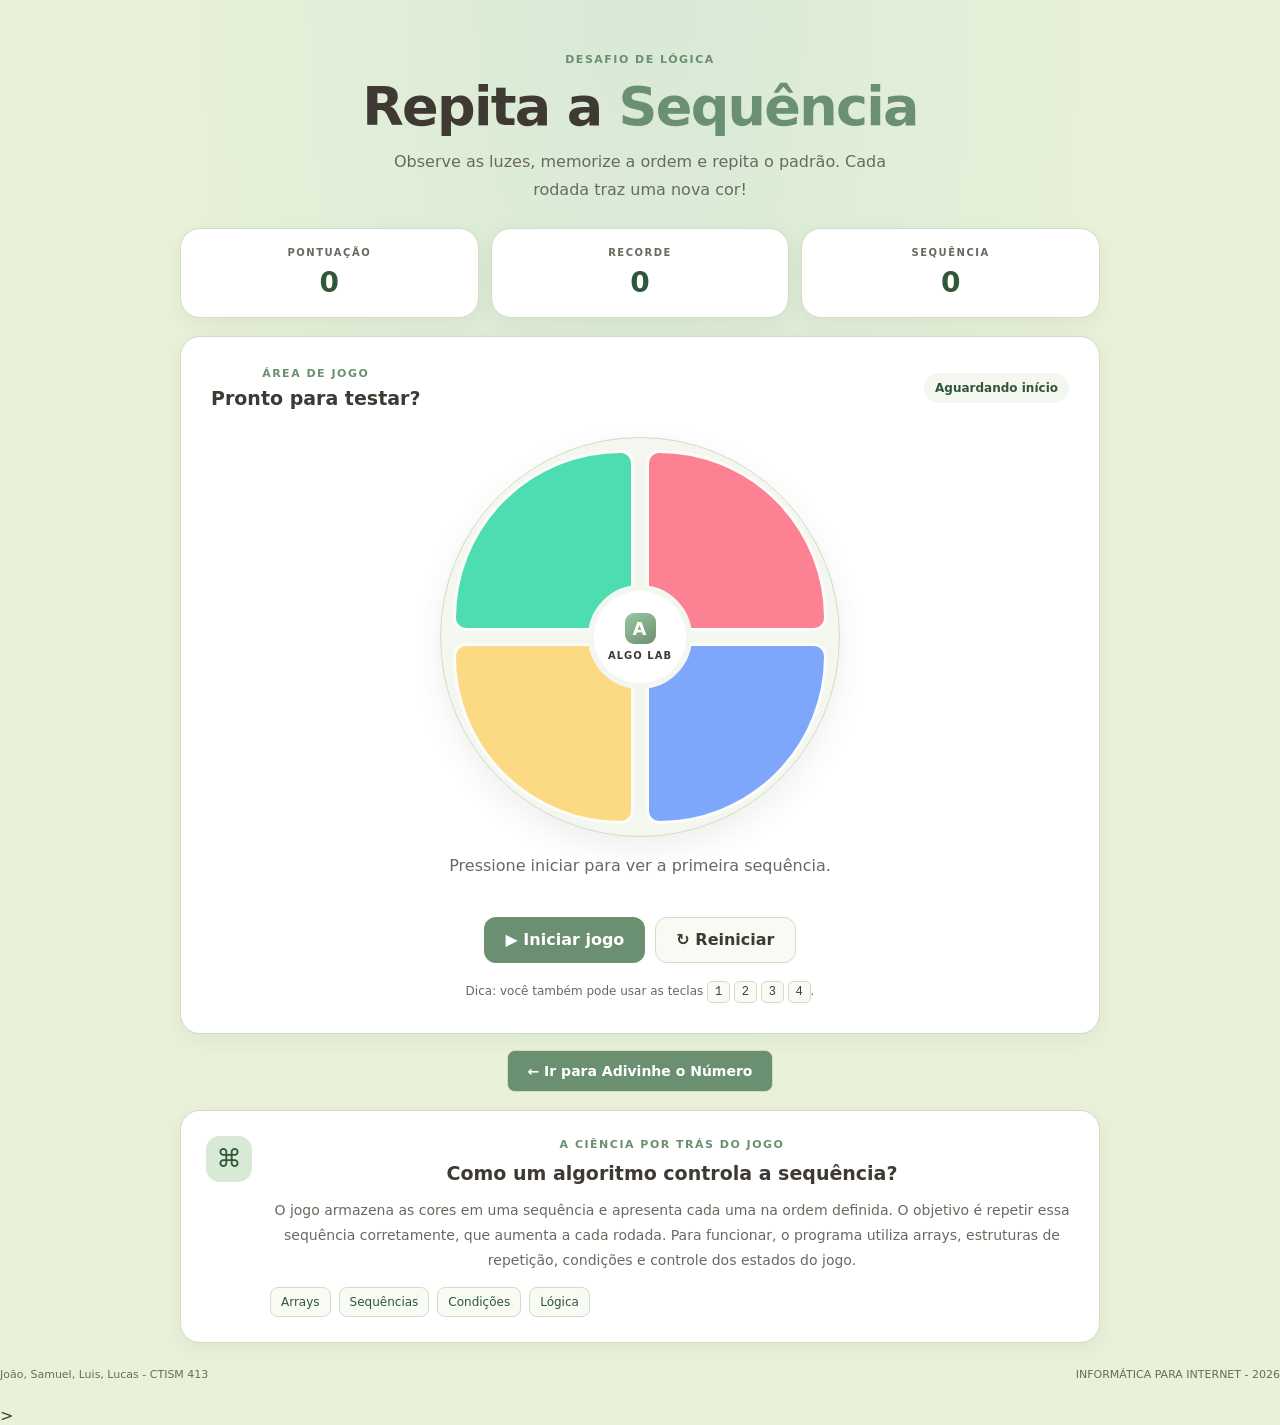
==== index.html @ c2890d71 "i" ====
<!DOCTYPE html>
<html lang="pt-BR">
<head>
    <meta charset="UTF-8">
    <meta name="viewport" content="width=device-width, initial-scale=1.0">
    <meta name="theme-color" content="#E9F2D9">
    <meta name="description" content="Repita a Sequência: um jogo de memória do ALGO LAB.">

    <title>Repita a Sequência | JP</title>
    <link rel="stylesheet" href="./style.css">
    <script src="./script.js" defer></script>
</head>
<body>
    <div id="centro">
    <main class="app">
        <section class="intro">
            <p class="eyebrow">DESAFIO DE LÓGICA</p>
            <h1>Repita a <span class="accent">Sequência</span></h1>
            <p class="subtitle">
                Observe as luzes, memorize a ordem e repita o padrão.
                Cada rodada traz uma nova cor!
            </p>
        </section>

        <section class="dashboard" aria-label="Estatísticas do jogo">
            <article class="stat-card">
                <span class="stat-label">PONTUAÇÃO</span>
                <strong id="score">0</strong>
            </article>
            <article class="stat-card">
                <span class="stat-label">RECORDE</span>
                <strong id="best">0</strong>
            </article>
            <article class="stat-card">
                <span class="stat-label">SEQUÊNCIA</span>
                <strong id="round">0</strong>
            </article>
        </section>

        <section class="game-panel">
            <div class="game-heading">
                <div>
                    <p class="eyebrow">ÁREA DE JOGO</p>
                    <h2 id="game-title">Pronto para testar?</h2>
                </div>
                <span id="game-status" class="status" role="status" aria-live="polite">
                    Aguardando início
                </span>
            </div>

            <div class="simon-board" id="board" aria-label="Painel com quatro cores">
                <button class="pad green" data-color="0" aria-label="Verde" disabled></button>
                <button class="pad red" data-color="1" aria-label="Vermelho" disabled></button>
                <button class="pad yellow" data-color="2" aria-label="Amarelo" disabled></button>
                <button class="pad blue" data-color="3" aria-label="Azul" disabled></button>

                <div class="board-center" aria-hidden="true">
                    <span class="center-logo">A</span>
                    <span>ALGO LAB</span>
                </div>
            </div>

            <p id="message" class="message" aria-live="polite">
                Pressione iniciar para ver a primeira sequência.
            </p>

            <div class="actions">
                <button id="start-btn" class="btn btn-primary">▶ Iniciar jogo</button>
                <button id="restart-btn" class="btn btn-secondary">↻ Reiniciar</button>
            </div>

            <p class="keyboard-hint">
                Dica: você também pode usar as teclas
                <kbd>1</kbd> <kbd>2</kbd> <kbd>3</kbd> <kbd>4</kbd>.
            </p>
        </section>
        <nav class="game-navigation">
            <a href="./index2.html" class="game-nav-button">← Ir para Adivinhe o Número</a>
        </nav>
        <section class="learning-card">
            <div class="learning-icon">⌘</div>
            <div class="learning-content">
                <p class="eyebrow">A CIÊNCIA POR TRÁS DO JOGO</p>
                <h2>Como um algoritmo controla a sequência?</h2>
                <p>
                    O jogo armazena as cores em uma sequência e apresenta cada uma
                    na ordem definida. O objetivo é repetir essa sequência corretamente,
                    que aumenta a cada rodada. Para funcionar, o programa utiliza arrays,
                    estruturas de repetição, condições e controle dos estados do jogo.
                </p>
                <div class="concepts">
                    <span>Arrays</span>
                    <span>Sequências</span>
                    <span>Condições</span>
                    <span>Lógica</span>
                </div>
            </div>
        </section>
    </div>
        <footer>
            <span>João, Samuel, Luis, Lucas - CTISM 413</span>
            <span>INFORMÁTICA PARA INTERNET - 2026</span>
        </footer>
    </main>
</body>
</html>>
---- style.css ----
:root {
    color-scheme: light;
    --fundo: #E9F2D9;
    --cartao: #FFFFFF;
    --cartao-claro: #F8FAF4;
    --borda: #D1DDC7;
    --texto: #3E3A33;
    --cinza: #69695F;
    --verde-claro: #9CC7A3;
    --verde: #6B8F71;
    --verde-escuro: #315638;
    --sombra: 0 6px 20px #3E3A3310;
    --green: #20D6A0;
    --red: #FF6078;
    --yellow: #FFD166;
    --blue: #5D91FF;
}

#centro{
    text-align: center;
}

* {
    box-sizing: border-box;
}

body {
    margin: 0;
    min-height: 100vh;
    background:
        radial-gradient(ellipse at 50% 0%, #D8E9D6 0%, transparent 55%),
        var(--fundo);
    color: var(--texto);
    font-family: Inter, system-ui, -apple-system, sans-serif;
}

button {
    font: inherit;
}

button:focus-visible,
a:focus-visible {
    outline: 3px solid var(--verde-escuro);
    outline-offset: 4px;
}

.app {
    width: min(920px, calc(100% - 32px));
    margin: 0 auto;
}

.topbar {
    display: flex;
    align-items: center;
    justify-content: space-between;
    gap: 16px;
    padding: 25px 0;
    border-bottom: 1px solid var(--borda);
}

.brand {
    display: inline-flex;
    align-items: center;
    gap: 10px;
    color: var(--texto);
    font-size: 19px;
    font-weight: 850;
    letter-spacing: 1px;
    text-decoration: none;
}

.brand-icon,
.center-logo {
    display: grid;
    place-items: center;
    background: linear-gradient(145deg, var(--verde-claro), var(--verde));
    color: #FFFFFF;
    font-weight: 900;
}

.brand-icon {
    width: 36px;
    height: 36px;
    border-radius: 11px;
}

.accent {
    color: var(--verde);
}

.tag,
.eyebrow,
.stat-label {
    font-size: 11px;
    font-weight: 800;
    letter-spacing: 1.5px;
}

.tag {
    padding: 9px 12px;
    border: 1px solid var(--borda);
    border-radius: 999px;
    background: var(--cartao);
    color: var(--cinza);
}

.intro {
    padding: 42px 0 25px;
    text-align: center;
}

.eyebrow {
    color: var(--verde);
}

h1 {
    margin: 12px 0;
    font-size: clamp(34px, 6vw, 54px);
    line-height: 1.08;
    letter-spacing: -1.7px;
}

.subtitle {
    max-width: 540px;
    margin: 0 auto;
    color: var(--cinza);
    line-height: 1.7;
}

.dashboard {
    display: grid;
    grid-template-columns: repeat(3, 1fr);
    gap: 12px;
    margin-bottom: 18px;
}

.stat-card,
.game-panel,
.learning-card {
    border: 1px solid var(--borda);
    border-radius: 20px;
    background: var(--cartao);
    box-shadow: var(--sombra);
}

.stat-card {
    padding: 18px;
    text-align: center;
}

.stat-label {
    display: block;
    color: var(--cinza);
    font-size: 10px;
}

.stat-card strong {
    display: block;
    margin-top: 8px;
    color: var(--verde-escuro);
    font-size: 28px;
}

.game-panel {
    padding: clamp(18px, 4vw, 30px);
}

.game-heading {
    display: flex;
    align-items: center;
    justify-content: space-between;
    flex-wrap: wrap;
    gap: 12px;
}

.game-heading .eyebrow {
    margin: 0 0 7px;
}

h2 {
    margin: 0;
    font-size: 19px;
}

.status {
    padding: 8px 11px;
    border-radius: 999px;
    background: #F4F7EF;
    color: var(--verde-escuro);
    font-size: 12px;
    font-weight: 700;
}

.simon-board {
    position: relative;
    display: grid;
    grid-template-columns: repeat(2, minmax(0, 1fr));
    gap: 12px;
    width: min(100%, 400px);
    aspect-ratio: 1;
    margin: 28px auto 16px;
    padding: 12px;
    border: 1px solid var(--borda);
    border-radius: 50%;
    background: #F4F7EF;
    box-shadow: 0 12px 30px #3E3A3315;
}

.pad {
    min-width: 0;
    border: 3px solid #FFFFFF;
    cursor: pointer;
    opacity: 0.78;
    transition: filter 150ms ease, opacity 150ms ease,
        transform 150ms ease, box-shadow 150ms ease;
}

.pad:disabled {
    cursor: default;
}

.pad.green {
    background: var(--green);
    border-radius: 100% 14px 14px 14px;
}

.pad.red {
    background: var(--red);
    border-radius: 14px 100% 14px 14px;
}

.pad.yellow {
    background: var(--yellow);
    border-radius: 14px 14px 14px 100%;
}

.pad.blue {
    background: var(--blue);
    border-radius: 14px 14px 100% 14px;
}

.pad:not(:disabled):hover {
    filter: brightness(1.08);
}

.pad.lit {
    opacity: 1;
    filter: brightness(1.15);
    transform: scale(0.97);
}

.pad.green.lit {
    box-shadow: 0 0 30px #20D6A0A0;
}

.pad.red.lit {
    box-shadow: 0 0 30px #FF6078A0;
}

.pad.yellow.lit {
    box-shadow: 0 0 30px #FFD166A0;
}

.pad.blue.lit {
    box-shadow: 0 0 30px #5D91FFA0;
}

.board-center {
    position: absolute;
    top: 50%;
    left: 50%;
    display: flex;
    width: 104px;
    height: 104px;
    flex-direction: column;
    align-items: center;
    justify-content: center;
    gap: 6px;
    border: 6px solid #F4F7EF;
    border-radius: 50%;
    background: var(--cartao);
    transform: translate(-50%, -50%);
    pointer-events: none;
    font-size: 10px;
    font-weight: 900;
    letter-spacing: 1px;
}

.center-logo {
    width: 31px;
    height: 31px;
    border-radius: 9px;
    font-size: 18px;
}

.message {
    min-height: 48px;
    color: var(--cinza);
    line-height: 1.6;
    text-align: center;
}

.actions {
    display: flex;
    flex-wrap: wrap;
    justify-content: center;
    gap: 10px;
    margin-top: 16px;
}

.btn {
    min-height: 46px;
    padding: 0 20px;
    border: 1px solid transparent;
    border-radius: 12px;
    font-weight: 800;
    cursor: pointer;
    transition: transform 150ms ease, filter 150ms ease;
}

.btn:hover {
    filter: brightness(0.96);
    transform: translateY(-1px);
}

.btn:disabled {
    opacity: 0.55;
    cursor: not-allowed;
    transform: none;
}

.btn-primary {
    background: var(--verde);
    color: #FFFFFF;
}

.btn-secondary {
    border-color: var(--borda);
    background: var(--cartao-claro);
    color: var(--texto);
}

.keyboard-hint {
    margin: 18px 0 0;
    color: var(--cinza);
    font-size: 12px;
    text-align: center;
}

kbd {
    display: inline-grid;
    place-items: center;
    min-width: 23px;
    padding: 3px 6px;
    border: 1px solid var(--borda);
    border-radius: 5px;
    background: var(--cartao-claro);
    color: var(--texto);
}

.learning-card {
    display: flex;
    gap: 18px;
    margin-top: 18px;
    padding: 25px;
}

.learning-icon {
    display: grid;
    flex: 0 0 46px;
    width: 46px;
    height: 46px;
    place-items: center;
    border-radius: 14px;
    background: #D8E9D6;
    color: var(--verde-escuro);
    font-size: 25px;
}

.learning-content {
    min-width: 0;
}

.learning-card .eyebrow {
    margin-top: 2px;
}

.learning-card p:not(.eyebrow) {
    color: var(--cinza);
    font-size: 14px;
    line-height: 1.8;
}

.concepts {
    display: flex;
    flex-wrap: wrap;
    gap: 8px;
}

.concepts span {
    padding: 7px 10px;
    border: 1px solid var(--borda);
    border-radius: 8px;
    background: var(--cartao-claro);
    color: var(--verde-escuro);
    font-size: 12px;
}

footer {
    display: flex;
    justify-content: space-between;
    flex-wrap: wrap;
    gap: 10px;
    padding: 25px 0;
    color: var(--cinza);
    font-size: 11px;
}

@media (max-width: 540px) {
    .app {
        width: calc(100% - 22px);
    }

    .topbar {
        padding: 17px 0;
    }

    .tag {
        font-size: 9px;
        letter-spacing: 0.5px;
    }

    .intro {
        padding-top: 32px;
    }

    .stat-card {
        padding: 14px 5px;
    }

    .stat-card strong {
        font-size: 23px;
    }

    .simon-board {
        gap: 8px;
        padding: 8px;
    }

    .board-center {
        width: 82px;
        height: 82px;
        border-width: 5px;
        font-size: 8px;
    }

    .center-logo {
        width: 25px;
        height: 25px;
    }

    .learning-card {
        padding: 18px;
        gap: 12px;
    }

    footer {
        flex-direction: column;
    }
}

@media (prefers-reduced-motion: reduce) {
    *,
    *::before,
    *::after {
        scroll-behavior: auto !important;
        transition-duration: 0.01ms !important;
    }
}

.game-navigation {
    display: flex;
    justify-content: center;
    margin: 16px 0;
}

.game-nav-button {
    display: inline-block;
    padding: 12px 20px;
    border: 1px solid var(--borda);
    border-radius: 8px;
    background: var(--verde);
    color: #FFFFFF;
    font: inherit;
    font-size: 14px;
    font-weight: bold;
    text-align: center;
    text-decoration: none;
    transition: background 0.2s, transform 0.2s;
}

.game-nav-button:hover {
    background: #55765B;
    transform: translateY(-2px);
}

.game-nav-button:focus-visible {
    outline: 3px solid var(--verde);
    outline-offset: 3px;
}
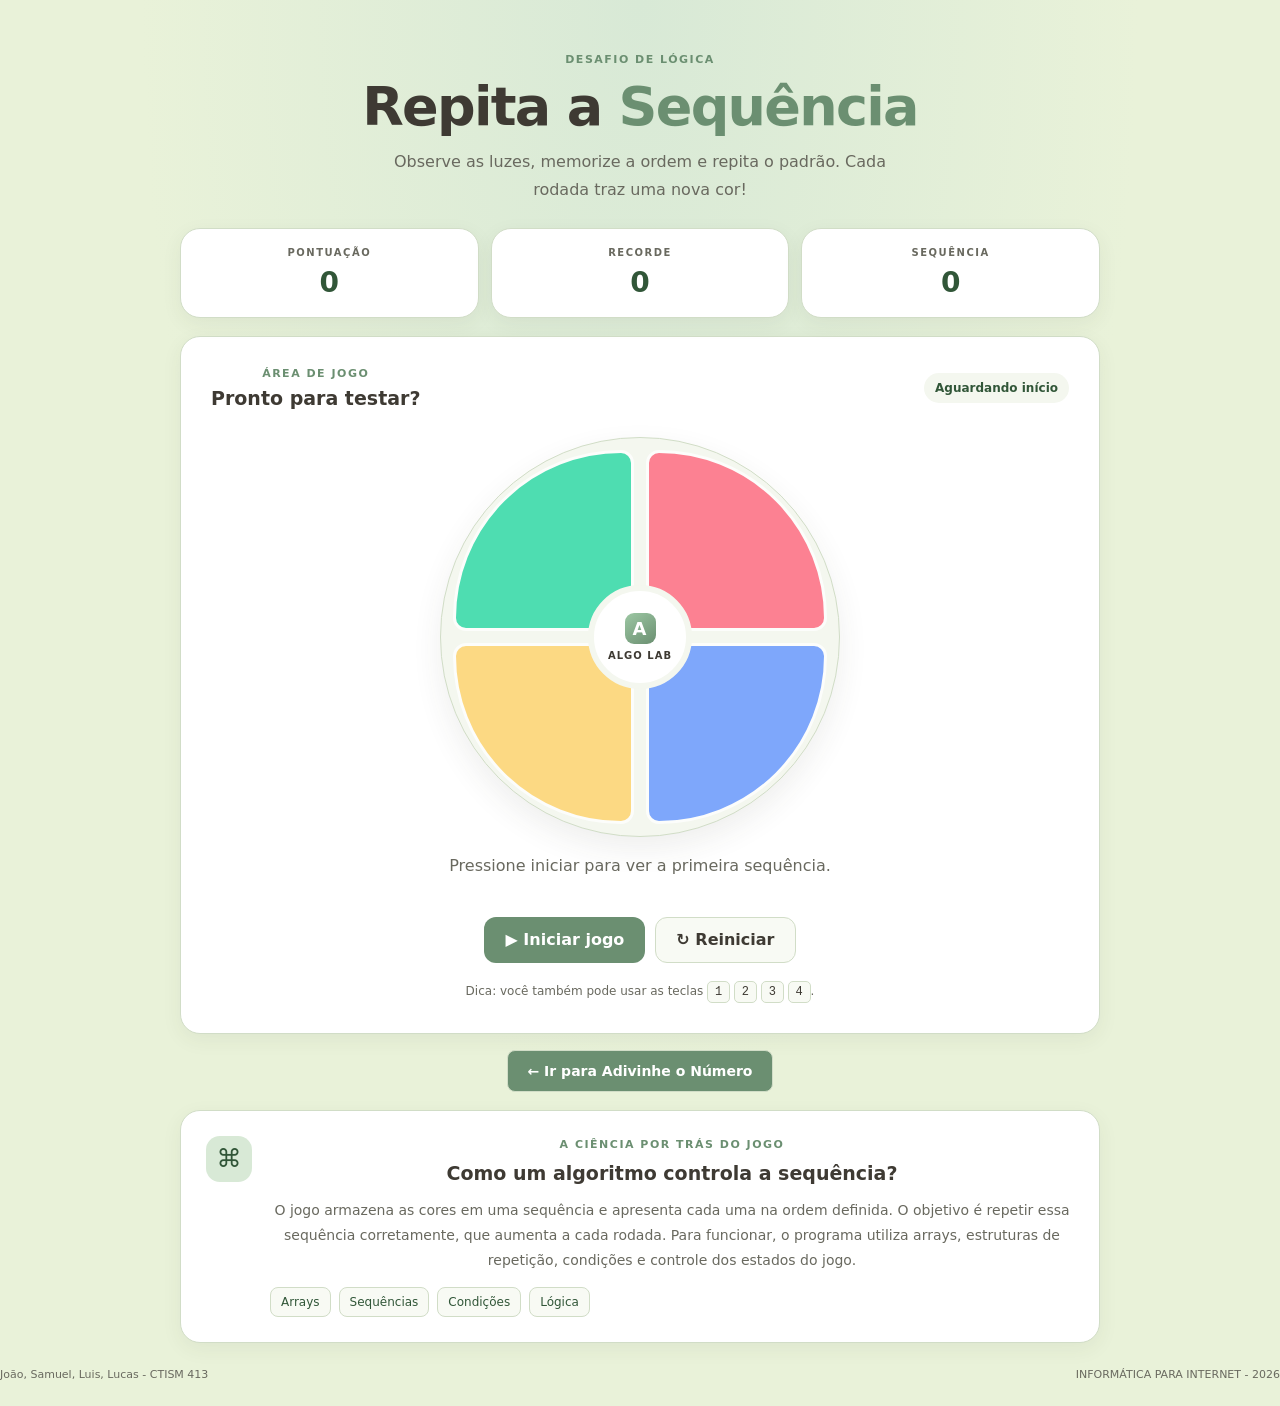
==== commit eb1634b5: "k" ====
--- a/index.html
+++ b/index.html
@@ -103,4 +103,4 @@
         </footer>
     </main>
 </body>
-</html>>+</html>
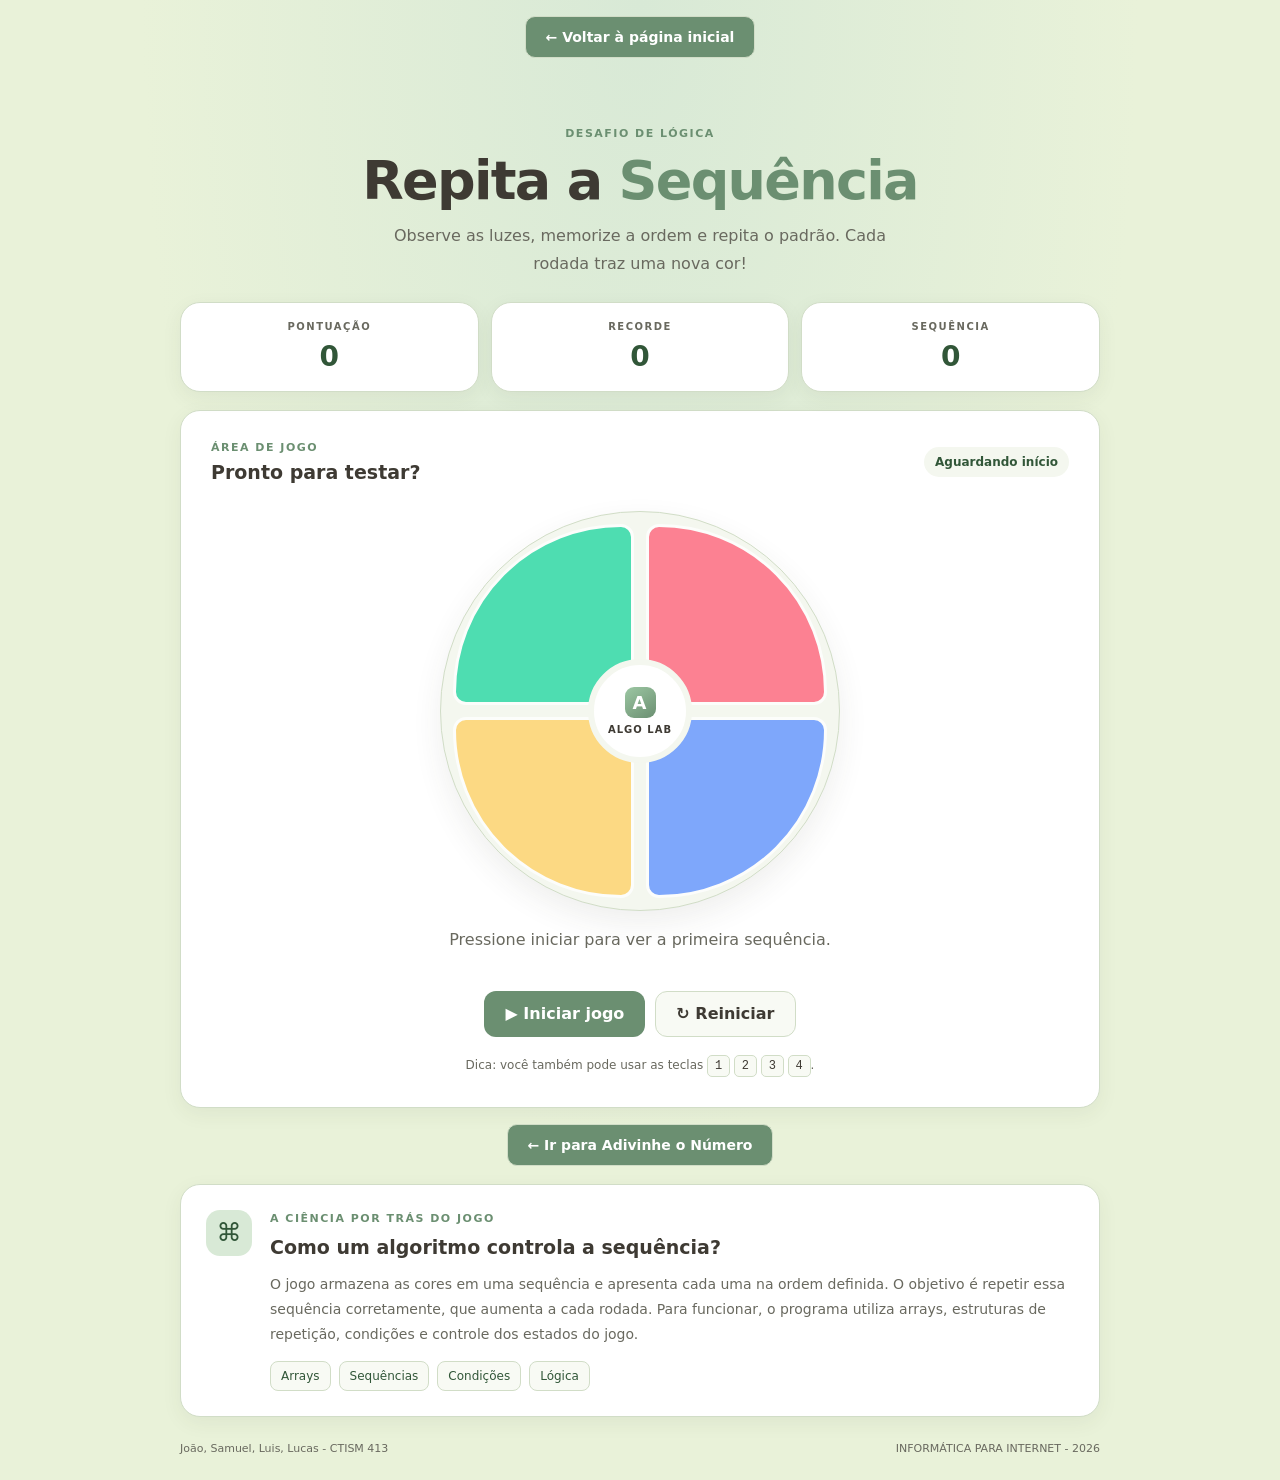
==== commit 57c1b709: "n" ====
--- a/index.html
+++ b/index.html
@@ -11,7 +11,11 @@
     <script src="./script.js" defer></script>
 </head>
 <body>
-    <div id="centro">
+    <nav class="game-navigation">
+    <a href="./inicio.html" class="game-nav-button">
+        ← Voltar à página inicial
+    </a>
+</nav>
     <main class="app">
         <section class="intro">
             <p class="eyebrow">DESAFIO DE LÓGICA</p>
@@ -96,7 +100,6 @@
                 </div>
             </div>
         </section>
-    </div>
         <footer>
             <span>João, Samuel, Luis, Lucas - CTISM 413</span>
             <span>INFORMÁTICA PARA INTERNET - 2026</span>
--- a/style.css
+++ b/style.css
@@ -16,10 +16,6 @@
     --blue: #5D91FF;
 }
 
-#centro{
-    text-align: center;
-}
-
 * {
     box-sizing: border-box;
 }
@@ -507,4 +503,36 @@
 .game-nav-button:focus-visible {
     outline: 3px solid var(--verde);
     outline-offset: 3px;
+}
+
+.game-navigation {
+    display: flex;
+    justify-content: center;
+    margin: 16px auto;
+    padding: 0 12px;
+}
+
+.game-nav-button {
+    display: inline-block;
+    padding: 12px 20px;
+    border: 1px solid var(--borda);
+    border-radius: 10px;
+    background: var(--verde);
+    color: #FFFFFF;
+    font: inherit;
+    font-size: 14px;
+    font-weight: 700;
+    text-align: center;
+    text-decoration: none;
+    transition: background 0.2s ease, transform 0.2s ease;
+}
+
+.game-nav-button:hover {
+    background: #55765B;
+    transform: translateY(-2px);
+}
+
+.game-nav-button:focus-visible {
+    outline: 3px solid var(--verde-escuro);
+    outline-offset: 3px;
 }
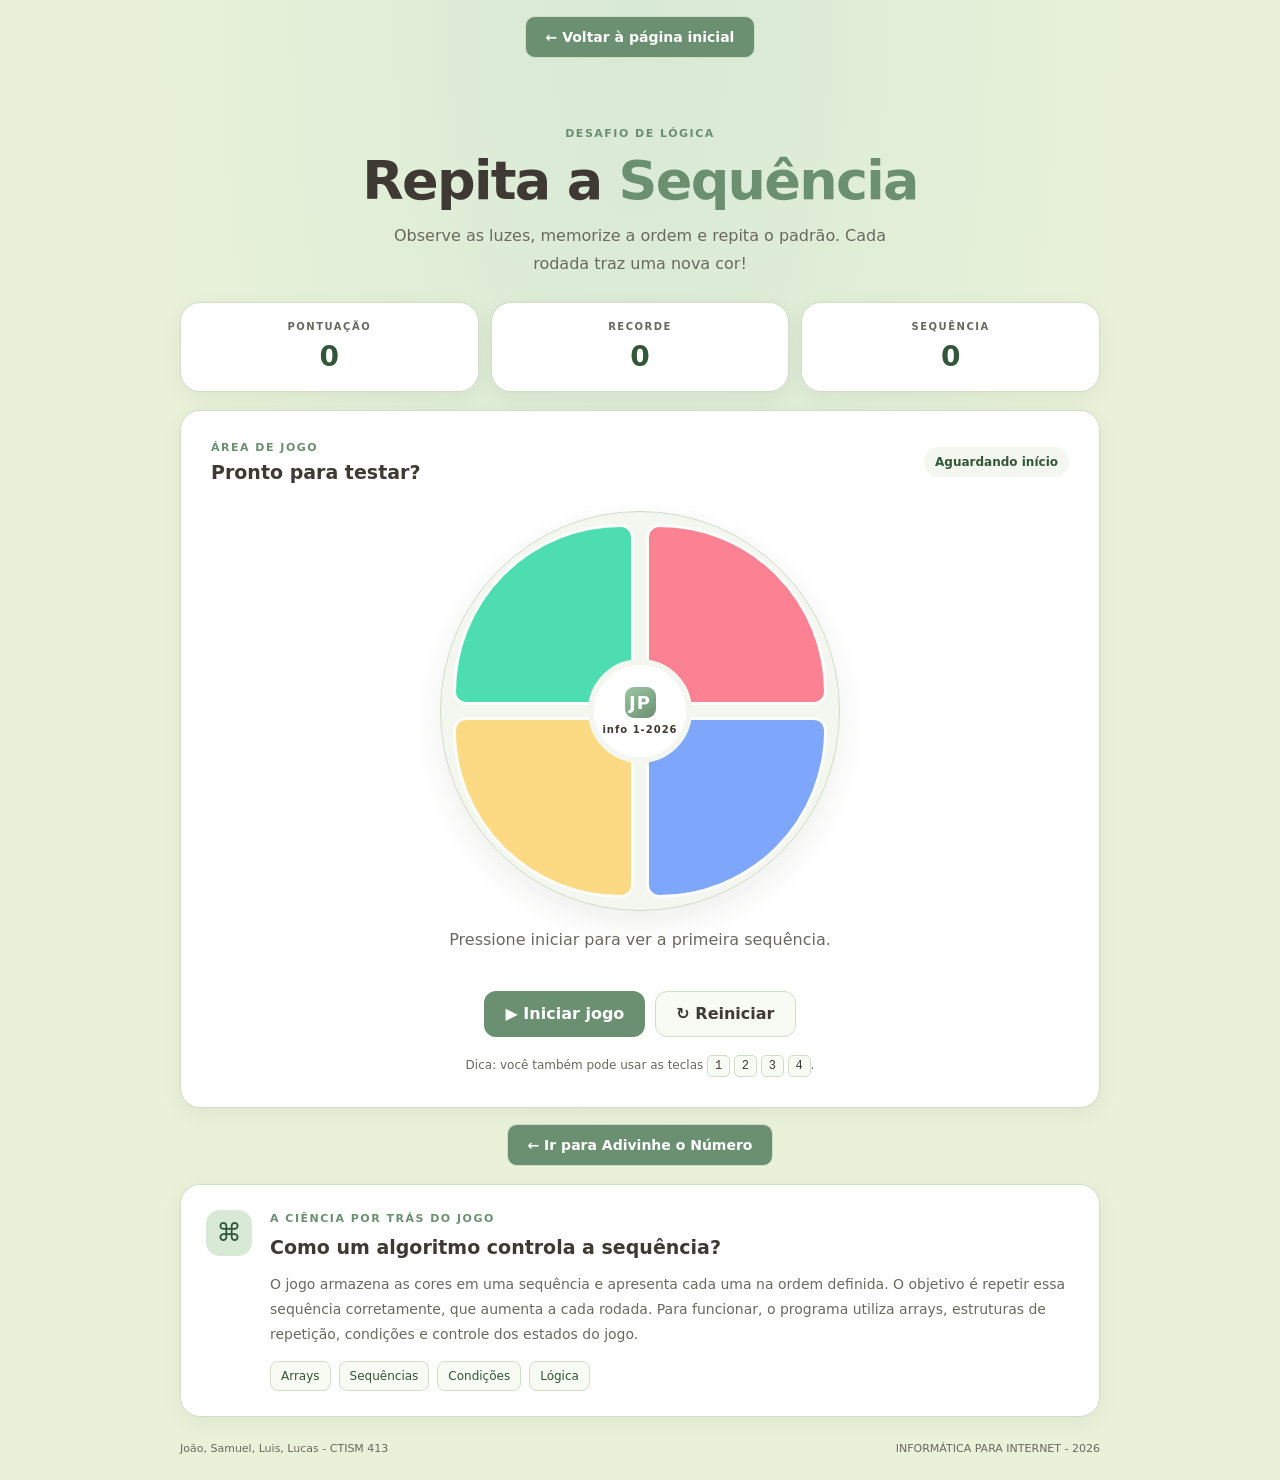
==== commit 3e680b86: "o" ====
--- a/index.html
+++ b/index.html
@@ -59,8 +59,8 @@
                 <button class="pad blue" data-color="3" aria-label="Azul" disabled></button>
 
                 <div class="board-center" aria-hidden="true">
-                    <span class="center-logo">A</span>
-                    <span>ALGO LAB</span>
+                    <span class="center-logo">JP</span>
+                    <span>info 1-2026</span>
                 </div>
             </div>
 
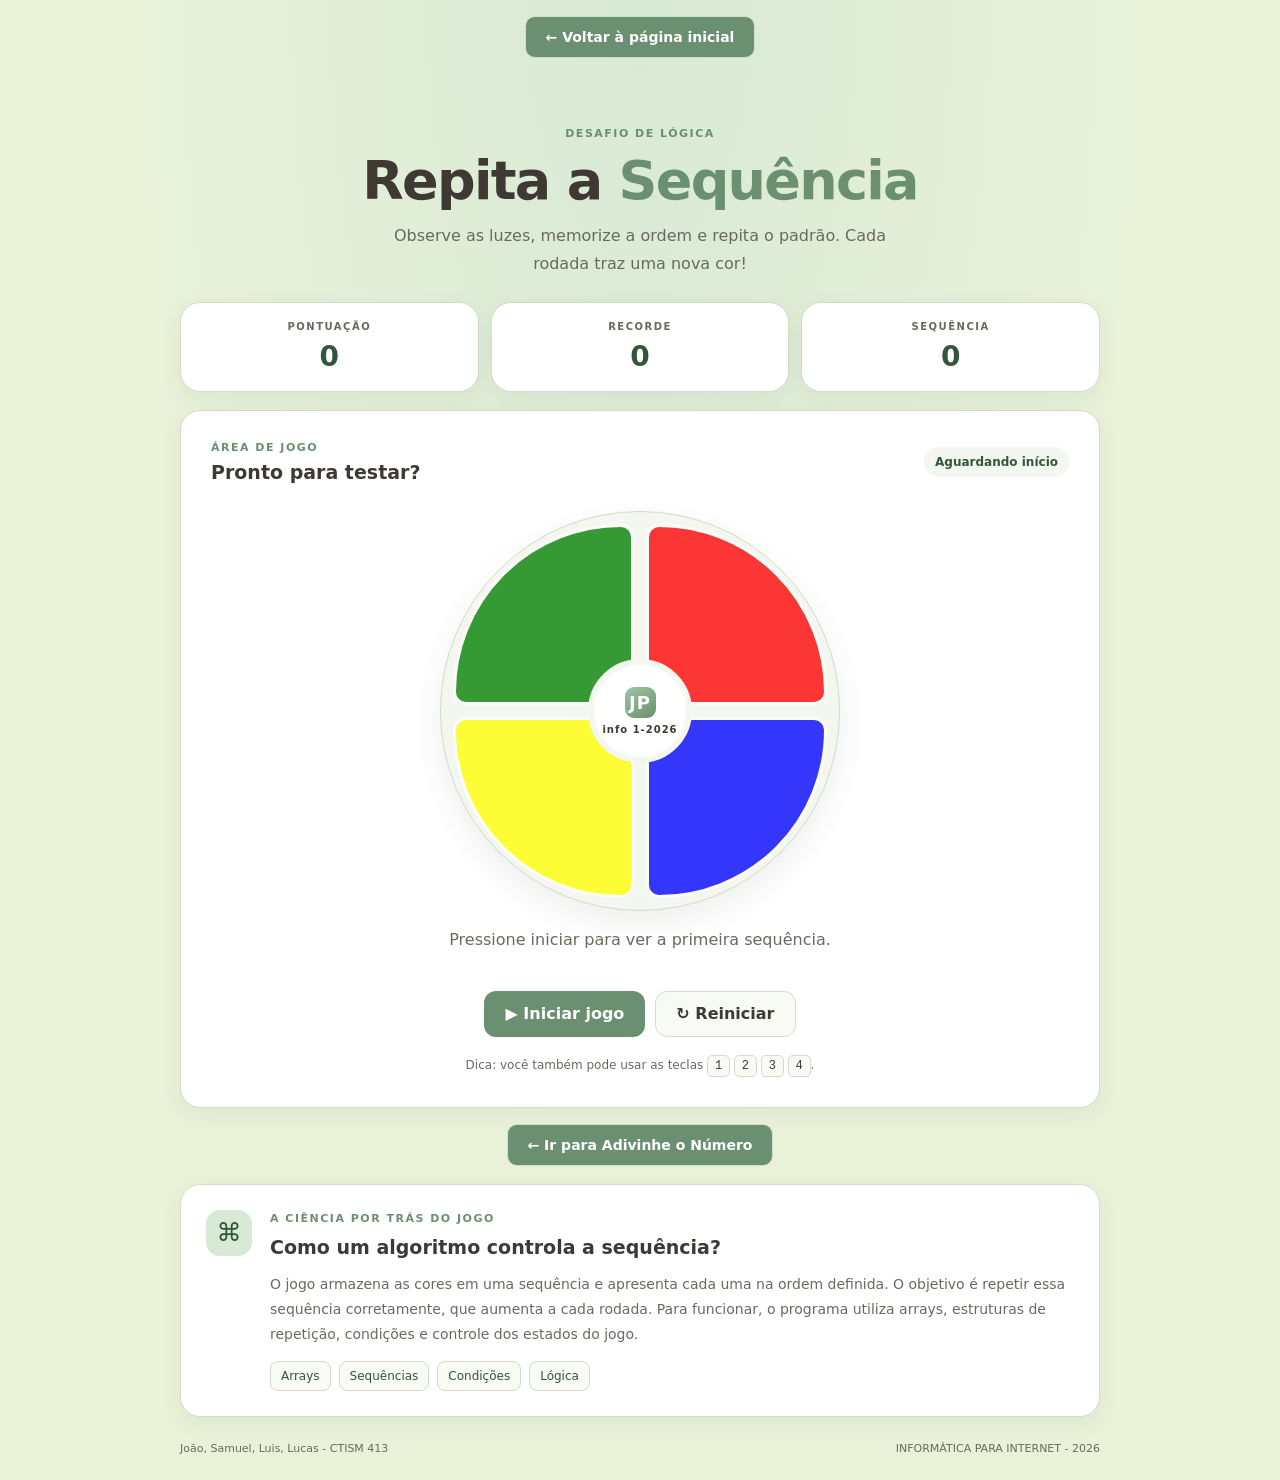
==== commit d2b5b67f: "ac" ====
--- a/index.html
+++ b/index.html
@@ -4,7 +4,7 @@
     <meta charset="UTF-8">
     <meta name="viewport" content="width=device-width, initial-scale=1.0">
     <meta name="theme-color" content="#E9F2D9">
-    <meta name="description" content="Repita a Sequência: um jogo de memória do ALGO LAB.">
+    <meta name="description" content="Repita a Sequência: um jogo de memória.">
 
     <title>Repita a Sequência | JP</title>
     <link rel="stylesheet" href="./style.css">
--- a/style.css
+++ b/style.css
@@ -10,10 +10,10 @@
     --verde: #6B8F71;
     --verde-escuro: #315638;
     --sombra: 0 6px 20px #3E3A3310;
-    --green: #20D6A0;
-    --red: #FF6078;
-    --yellow: #FFD166;
-    --blue: #5D91FF;
+    --green: green;
+    --red: red;
+    --yellow: yellow;
+    --blue: blue;
 }
 
 * {
@@ -34,8 +34,7 @@
     font: inherit;
 }
 
-button:focus-visible,
-a:focus-visible {
+button:focus-visible, a:focus-visible {
     outline: 3px solid var(--verde-escuro);
     outline-offset: 4px;
 }
@@ -65,8 +64,7 @@
     text-decoration: none;
 }
 
-.brand-icon,
-.center-logo {
+.brand-icon, .center-logo {
     display: grid;
     place-items: center;
     background: linear-gradient(145deg, var(--verde-claro), var(--verde));
@@ -84,9 +82,7 @@
     color: var(--verde);
 }
 
-.tag,
-.eyebrow,
-.stat-label {
+.tag, .eyebrow, .stat-label {
     font-size: 11px;
     font-weight: 800;
     letter-spacing: 1.5px;
@@ -130,9 +126,7 @@
     margin-bottom: 18px;
 }
 
-.stat-card,
-.game-panel,
-.learning-card {
+.stat-card, .game-panel, .learning-card {
     border: 1px solid var(--borda);
     border-radius: 20px;
     background: var(--cartao);
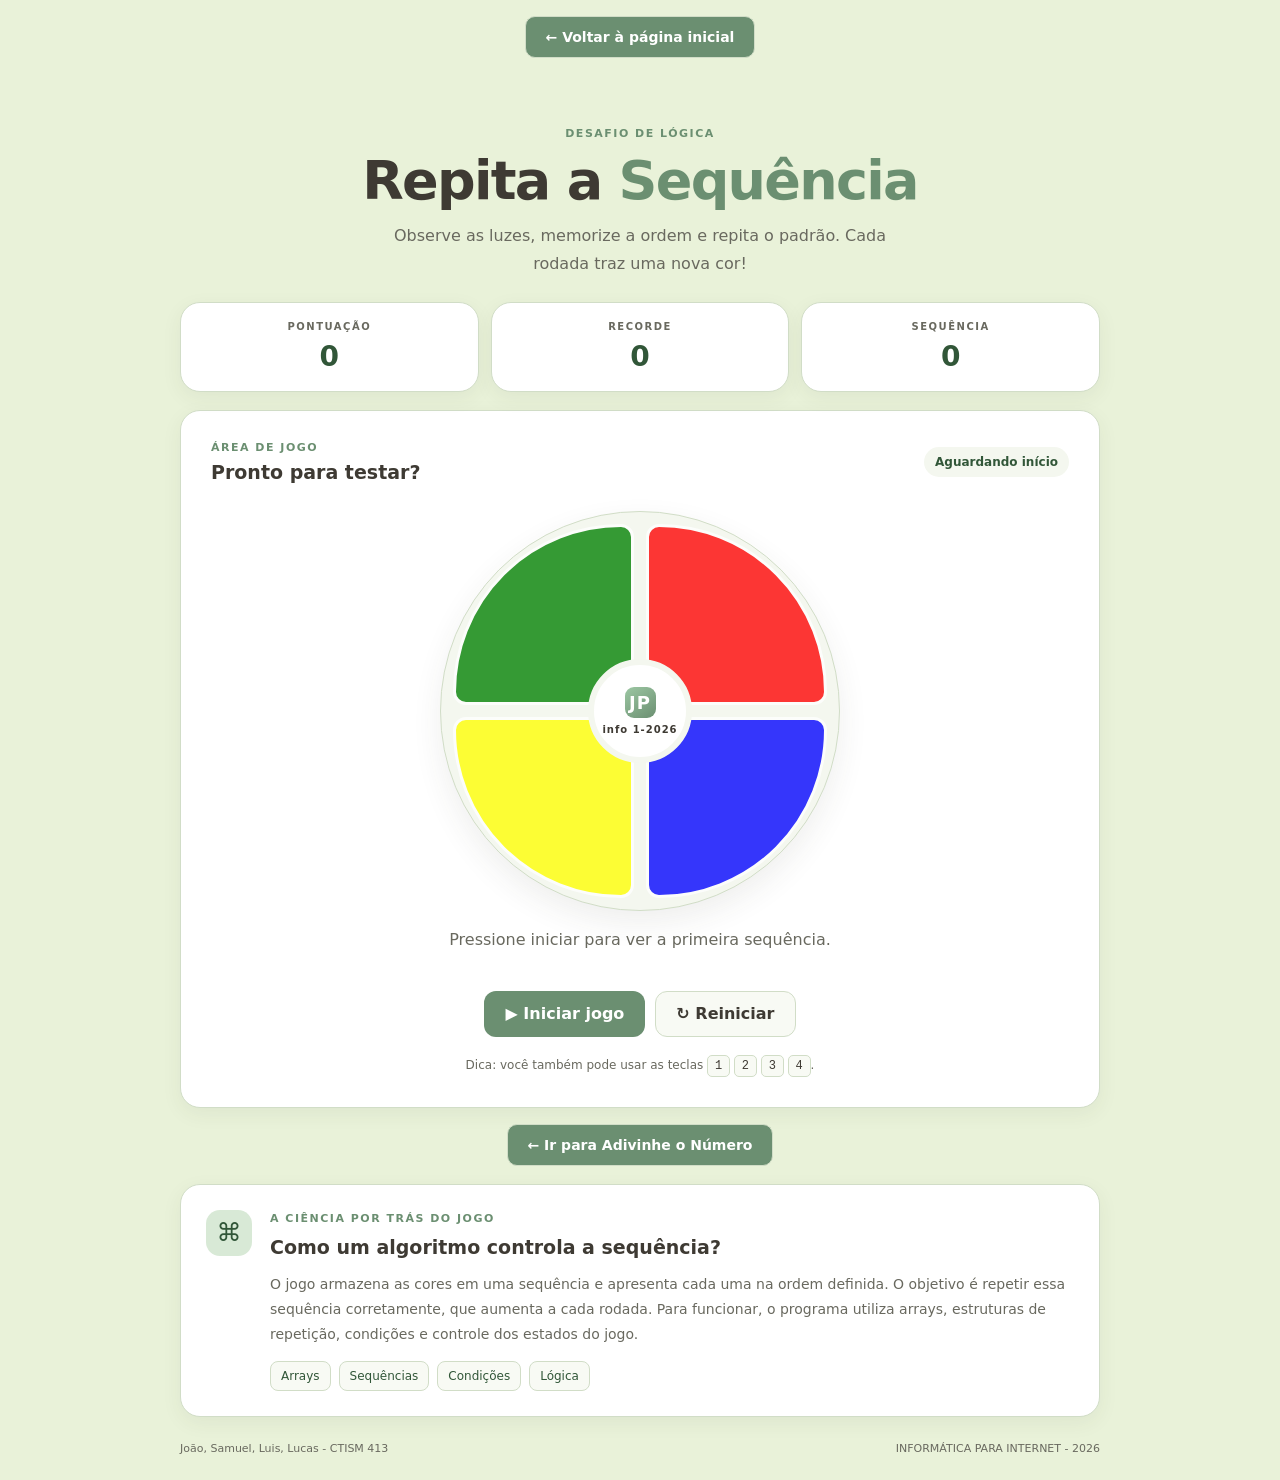
==== commit 4cdb05ae: "ad" ====
--- a/index.html
+++ b/index.html
@@ -12,10 +12,11 @@
 </head>
 <body>
     <nav class="game-navigation">
-    <a href="./inicio.html" class="game-nav-button">
-        ← Voltar à página inicial
-    </a>
-</nav>
+        <a href="./inicio.html" class="game-nav-button">
+            ← Voltar à página inicial
+        </a>
+    </nav>
+
     <main class="app">
         <section class="intro">
             <p class="eyebrow">DESAFIO DE LÓGICA</p>
@@ -29,15 +30,17 @@
         <section class="dashboard" aria-label="Estatísticas do jogo">
             <article class="stat-card">
                 <span class="stat-label">PONTUAÇÃO</span>
-                <strong id="score">0</strong>
+                <strong id="pontuacao">0</strong>
             </article>
+
             <article class="stat-card">
                 <span class="stat-label">RECORDE</span>
-                <strong id="best">0</strong>
+                <strong id="recorde">0</strong>
             </article>
+
             <article class="stat-card">
                 <span class="stat-label">SEQUÊNCIA</span>
-                <strong id="round">0</strong>
+                <strong id="rodada">0</strong>
             </article>
         </section>
 
@@ -45,18 +48,19 @@
             <div class="game-heading">
                 <div>
                     <p class="eyebrow">ÁREA DE JOGO</p>
-                    <h2 id="game-title">Pronto para testar?</h2>
+                    <h2 id="titulo-jogo">Pronto para testar?</h2>
                 </div>
-                <span id="game-status" class="status" role="status" aria-live="polite">
+
+                <span id="estado-jogo" class="status" role="status" aria-live="polite">
                     Aguardando início
                 </span>
             </div>
 
-            <div class="simon-board" id="board" aria-label="Painel com quatro cores">
-                <button class="pad green" data-color="0" aria-label="Verde" disabled></button>
-                <button class="pad red" data-color="1" aria-label="Vermelho" disabled></button>
-                <button class="pad yellow" data-color="2" aria-label="Amarelo" disabled></button>
-                <button class="pad blue" data-color="3" aria-label="Azul" disabled></button>
+            <div class="simon-board" id="tabuleiro" aria-label="Painel com quatro cores">
+                <button class="pad green" data-cor="0" aria-label="Verde" disabled></button>
+                <button class="pad red" data-cor="1" aria-label="Vermelho" disabled></button>
+                <button class="pad yellow" data-cor="2" aria-label="Amarelo" disabled></button>
+                <button class="pad blue" data-cor="3" aria-label="Azul" disabled></button>
 
                 <div class="board-center" aria-hidden="true">
                     <span class="center-logo">JP</span>
@@ -64,13 +68,13 @@
                 </div>
             </div>
 
-            <p id="message" class="message" aria-live="polite">
+            <p id="mensagem-jogo" class="message" aria-live="polite">
                 Pressione iniciar para ver a primeira sequência.
             </p>
 
             <div class="actions">
-                <button id="start-btn" class="btn btn-primary">▶ Iniciar jogo</button>
-                <button id="restart-btn" class="btn btn-secondary">↻ Reiniciar</button>
+                <button id="iniciar-jogo" class="btn btn-primary">▶ Iniciar jogo</button>
+                <button id="reiniciar-jogo" class="btn btn-secondary">↻ Reiniciar</button>
             </div>
 
             <p class="keyboard-hint">
@@ -78,20 +82,25 @@
                 <kbd>1</kbd> <kbd>2</kbd> <kbd>3</kbd> <kbd>4</kbd>.
             </p>
         </section>
+
         <nav class="game-navigation">
             <a href="./index2.html" class="game-nav-button">← Ir para Adivinhe o Número</a>
         </nav>
+
         <section class="learning-card">
             <div class="learning-icon">⌘</div>
+
             <div class="learning-content">
                 <p class="eyebrow">A CIÊNCIA POR TRÁS DO JOGO</p>
                 <h2>Como um algoritmo controla a sequência?</h2>
+
                 <p>
                     O jogo armazena as cores em uma sequência e apresenta cada uma
                     na ordem definida. O objetivo é repetir essa sequência corretamente,
                     que aumenta a cada rodada. Para funcionar, o programa utiliza arrays,
                     estruturas de repetição, condições e controle dos estados do jogo.
                 </p>
+
                 <div class="concepts">
                     <span>Arrays</span>
                     <span>Sequências</span>
@@ -100,6 +109,7 @@
                 </div>
             </div>
         </section>
+
         <footer>
             <span>João, Samuel, Luis, Lucas - CTISM 413</span>
             <span>INFORMÁTICA PARA INTERNET - 2026</span>
--- a/style.css
+++ b/style.css
@@ -24,7 +24,6 @@
     margin: 0;
     min-height: 100vh;
     background:
-        radial-gradient(ellipse at 50% 0%, #D8E9D6 0%, transparent 55%),
         var(--fundo);
     color: var(--texto);
     font-family: Inter, system-ui, -apple-system, sans-serif;
@@ -32,11 +31,6 @@
 
 button {
     font: inherit;
-}
-
-button:focus-visible, a:focus-visible {
-    outline: 3px solid var(--verde-escuro);
-    outline-offset: 4px;
 }
 
 .app {
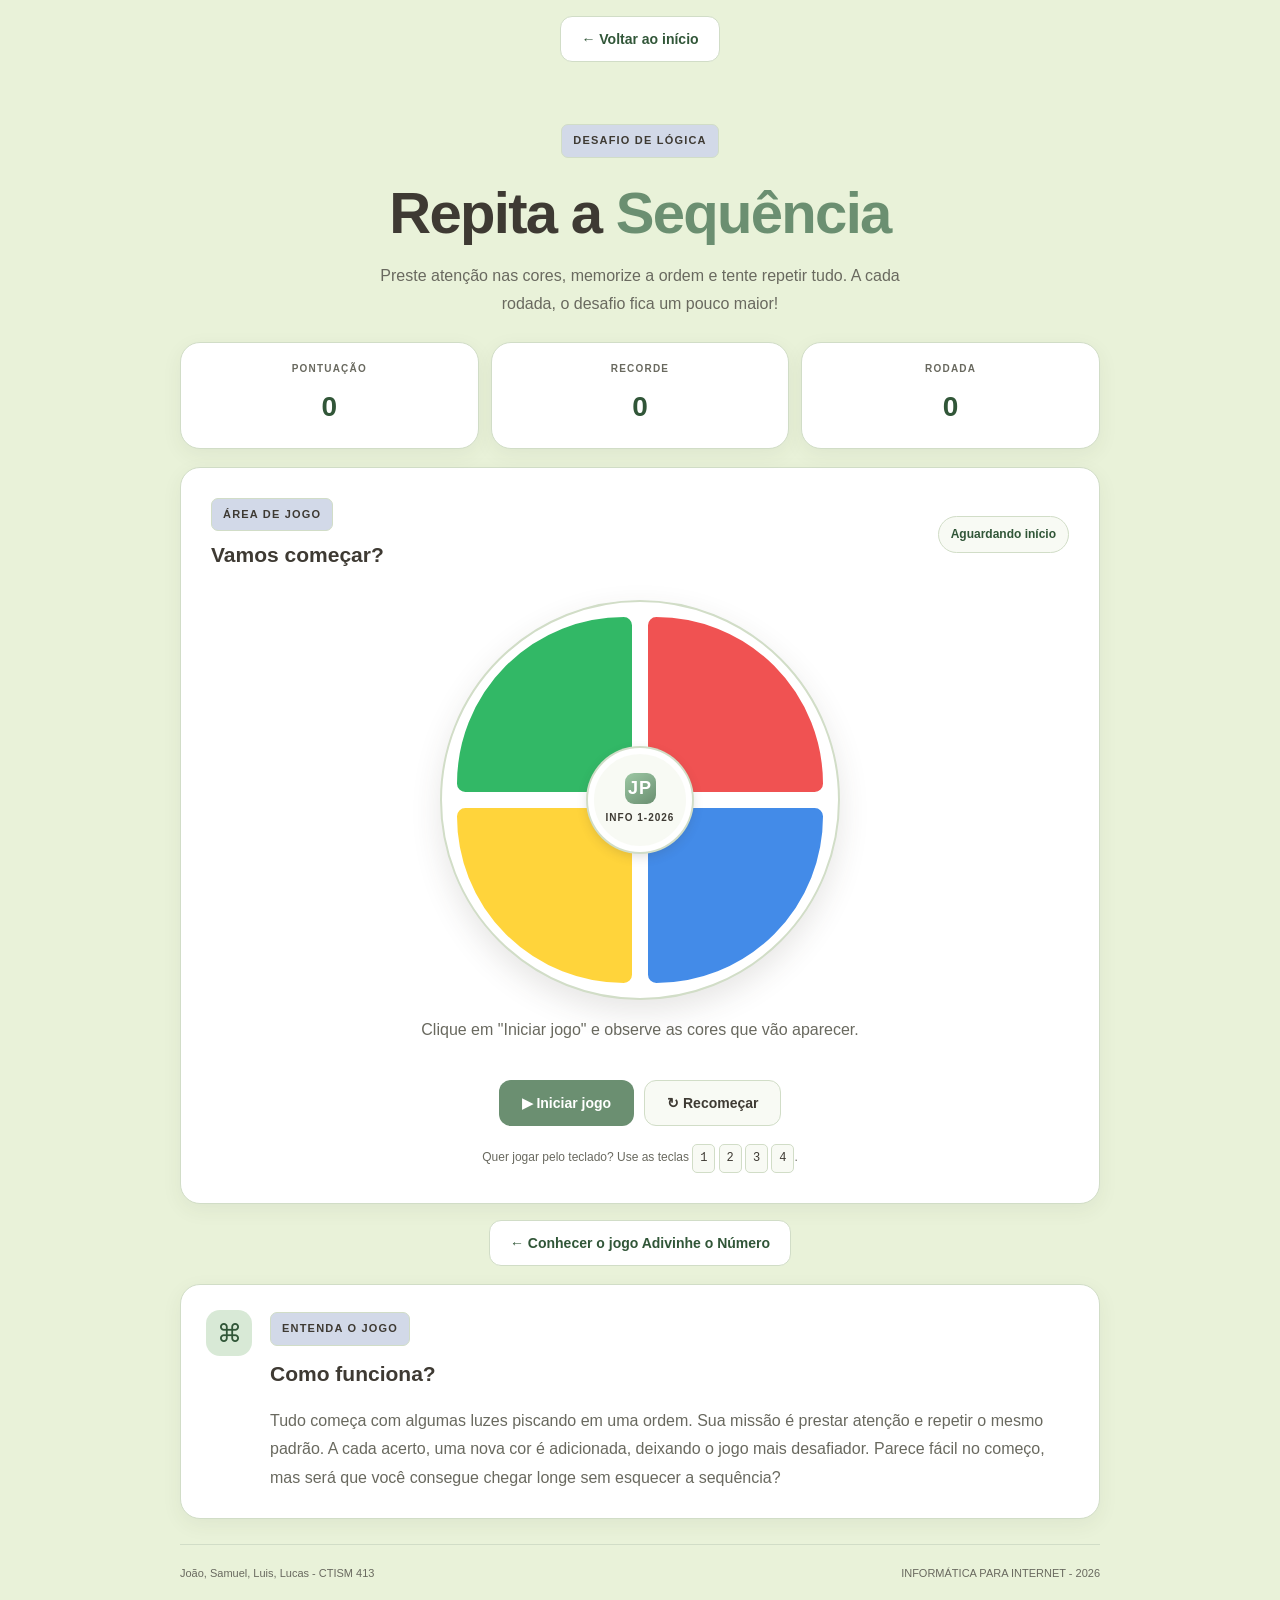
==== commit 72161830: "ba" ====
--- a/index.html
+++ b/index.html
@@ -4,7 +4,7 @@
     <meta charset="UTF-8">
     <meta name="viewport" content="width=device-width, initial-scale=1.0">
     <meta name="theme-color" content="#E9F2D9">
-    <meta name="description" content="Repita a Sequência: um jogo de memória.">
+    <meta name="description" content="Repita a Sequência: um jogo de memória e atenção.">
 
     <title>Repita a Sequência | JP</title>
     <link rel="stylesheet" href="./style.css">
@@ -13,7 +13,7 @@
 <body>
     <nav class="game-navigation">
         <a href="./inicio.html" class="game-nav-button">
-            ← Voltar à página inicial
+            ← Voltar ao início
         </a>
     </nav>
 
@@ -22,8 +22,8 @@
             <p class="eyebrow">DESAFIO DE LÓGICA</p>
             <h1>Repita a <span class="accent">Sequência</span></h1>
             <p class="subtitle">
-                Observe as luzes, memorize a ordem e repita o padrão.
-                Cada rodada traz uma nova cor!
+                Preste atenção nas cores, memorize a ordem e tente repetir tudo.
+                A cada rodada, o desafio fica um pouco maior!
             </p>
         </section>
 
@@ -39,7 +39,7 @@
             </article>
 
             <article class="stat-card">
-                <span class="stat-label">SEQUÊNCIA</span>
+                <span class="stat-label">RODADA</span>
                 <strong id="rodada">0</strong>
             </article>
         </section>
@@ -48,7 +48,7 @@
             <div class="game-heading">
                 <div>
                     <p class="eyebrow">ÁREA DE JOGO</p>
-                    <h2 id="titulo-jogo">Pronto para testar?</h2>
+                    <h2 id="titulo-jogo">Vamos começar?</h2>
                 </div>
 
                 <span id="estado-jogo" class="status" role="status" aria-live="polite">
@@ -64,49 +64,50 @@
 
                 <div class="board-center" aria-hidden="true">
                     <span class="center-logo">JP</span>
-                    <span>info 1-2026</span>
+                    <span>INFO 1-2026</span>
                 </div>
             </div>
 
             <p id="mensagem-jogo" class="message" aria-live="polite">
-                Pressione iniciar para ver a primeira sequência.
+                Clique em "Iniciar jogo" e observe as cores que vão aparecer.
             </p>
 
             <div class="actions">
-                <button id="iniciar-jogo" class="btn btn-primary">▶ Iniciar jogo</button>
-                <button id="reiniciar-jogo" class="btn btn-secondary">↻ Reiniciar</button>
+                <button id="iniciar-jogo" class="btn btn-primary">
+                    ▶ Jogar agora
+                </button>
+
+                <button id="reiniciar-jogo" class="btn btn-secondary">
+                    ↻ Recomeçar
+                </button>
             </div>
 
             <p class="keyboard-hint">
-                Dica: você também pode usar as teclas
+                Quer jogar pelo teclado? Use as teclas
                 <kbd>1</kbd> <kbd>2</kbd> <kbd>3</kbd> <kbd>4</kbd>.
             </p>
         </section>
 
         <nav class="game-navigation">
-            <a href="./index2.html" class="game-nav-button">← Ir para Adivinhe o Número</a>
+            <a href="./index2.html" class="game-nav-button">
+                ← Conhecer o jogo Adivinhe o Número
+            </a>
         </nav>
 
         <section class="learning-card">
             <div class="learning-icon">⌘</div>
 
             <div class="learning-content">
-                <p class="eyebrow">A CIÊNCIA POR TRÁS DO JOGO</p>
-                <h2>Como um algoritmo controla a sequência?</h2>
+                <p class="eyebrow">ENTENDA O JOGO</p>
+                <h2>Como funciona?</h2>
 
                 <p>
-                    O jogo armazena as cores em uma sequência e apresenta cada uma
-                    na ordem definida. O objetivo é repetir essa sequência corretamente,
-                    que aumenta a cada rodada. Para funcionar, o programa utiliza arrays,
-                    estruturas de repetição, condições e controle dos estados do jogo.
+                    Tudo começa com algumas luzes piscando em uma ordem.
+                    Sua missão é prestar atenção e repetir o mesmo padrão.
+                    A cada acerto, uma nova cor é adicionada, deixando o jogo
+                    mais desafiador. Parece fácil no começo, mas será que você
+                    consegue chegar longe sem esquecer a sequência?
                 </p>
-
-                <div class="concepts">
-                    <span>Arrays</span>
-                    <span>Sequências</span>
-                    <span>Condições</span>
-                    <span>Lógica</span>
-                </div>
             </div>
         </section>
 
--- a/style.css
+++ b/style.css
@@ -9,118 +9,132 @@
     --verde-claro: #9CC7A3;
     --verde: #6B8F71;
     --verde-escuro: #315638;
+    --amarelo: #D2D9E8;
+    --raio: 12px;
     --sombra: 0 6px 20px #3E3A3310;
-    --green: green;
-    --red: red;
-    --yellow: yellow;
-    --blue: blue;
+    --green: #32B866;
+    --red: #F05252;
+    --yellow: #FFD43B;
+    --blue: #438BE8;
 }
 
 * {
     box-sizing: border-box;
+}
+
+html {
+    scroll-behavior: smooth;
 }
 
 body {
     margin: 0;
     min-height: 100vh;
-    background:
-        var(--fundo);
+    background: var(--fundo);
     color: var(--texto);
-    font-family: Inter, system-ui, -apple-system, sans-serif;
-}
-
-button {
+    font-family: Arial, sans-serif;
+    line-height: 1.6;
+}
+
+button,
+input {
     font: inherit;
+}
+
+button:focus-visible,
+a:focus-visible,
+input:focus-visible {
+    outline: 3px solid var(--verde-escuro);
+    outline-offset: 3px;
 }
 
 .app {
     width: min(920px, calc(100% - 32px));
     margin: 0 auto;
-}
-
-.topbar {
-    display: flex;
-    align-items: center;
-    justify-content: space-between;
-    gap: 16px;
-    padding: 25px 0;
-    border-bottom: 1px solid var(--borda);
-}
-
-.brand {
+    padding-bottom: 20px;
+}
+
+.game-navigation {
+    display: flex;
+    justify-content: center;
+    flex-wrap: wrap;
+    width: 100%;
+    margin: 16px auto;
+}
+
+.game-nav-button {
     display: inline-flex;
     align-items: center;
-    gap: 10px;
+    justify-content: center;
+    min-height: 46px;
+    padding: 10px 20px;
+    border: 1px solid var(--borda);
+    border-radius: var(--raio);
+    background: var(--cartao);
+    color: var(--verde-escuro);
+    font-size: 14px;
+    font-weight: 800;
+    text-align: center;
+    text-decoration: none;
+    transition: background .2s, color .2s, transform .2s;
+}
+
+.game-nav-button:hover {
+    background: var(--verde);
+    color: var(--cartao);
+    transform: translateY(-2px);
+}
+
+.intro {
+    padding: 35px 0 25px;
+    text-align: center;
+}
+
+.eyebrow,
+.stat-label {
+    font-size: 11px;
+    font-weight: 800;
+    letter-spacing: 1.2px;
+}
+
+.eyebrow {
+    display: inline-block;
+    padding: 7px 11px;
+    border: 1px solid var(--borda);
+    border-radius: 7px;
+    background: var(--amarelo);
     color: var(--texto);
-    font-size: 19px;
-    font-weight: 850;
-    letter-spacing: 1px;
-    text-decoration: none;
-}
-
-.brand-icon, .center-logo {
-    display: grid;
-    place-items: center;
-    background: linear-gradient(145deg, var(--verde-claro), var(--verde));
-    color: #FFFFFF;
-    font-weight: 900;
-}
-
-.brand-icon {
-    width: 36px;
-    height: 36px;
-    border-radius: 11px;
+}
+
+h1 {
+    margin: 12px 0 18px;
+    font-size: clamp(36px, 6vw, 58px);
+    font-weight: 800;
+    letter-spacing: -1.7px;
+    line-height: 1.1;
 }
 
 .accent {
     color: var(--verde);
 }
 
-.tag, .eyebrow, .stat-label {
-    font-size: 11px;
-    font-weight: 800;
-    letter-spacing: 1.5px;
-}
-
-.tag {
-    padding: 9px 12px;
-    border: 1px solid var(--borda);
-    border-radius: 999px;
-    background: var(--cartao);
-    color: var(--cinza);
-}
-
-.intro {
-    padding: 42px 0 25px;
-    text-align: center;
-}
-
-.eyebrow {
-    color: var(--verde);
-}
-
-h1 {
-    margin: 12px 0;
-    font-size: clamp(34px, 6vw, 54px);
-    line-height: 1.08;
-    letter-spacing: -1.7px;
-}
-
 .subtitle {
-    max-width: 540px;
+    max-width: 570px;
     margin: 0 auto;
     color: var(--cinza);
+    font-size: 16px;
     line-height: 1.7;
 }
 
 .dashboard {
     display: grid;
-    grid-template-columns: repeat(3, 1fr);
+    grid-template-columns: repeat(3, minmax(0, 1fr));
     gap: 12px;
     margin-bottom: 18px;
 }
 
-.stat-card, .game-panel, .learning-card {
+.stat-card,
+.game-panel,
+.learning-card {
     border: 1px solid var(--borda);
     border-radius: 20px;
     background: var(--cartao);
@@ -163,13 +177,14 @@
 
 h2 {
     margin: 0;
-    font-size: 19px;
+    font-size: 21px;
 }
 
 .status {
-    padding: 8px 11px;
+    padding: 8px 12px;
+    border: 1px solid var(--borda);
     border-radius: 999px;
-    background: #F4F7EF;
+    background: var(--cartao-claro);
     color: var(--verde-escuro);
     font-size: 12px;
     font-weight: 700;
@@ -177,80 +192,90 @@
 
 .simon-board {
     position: relative;
+    isolation: isolate;
     display: grid;
     grid-template-columns: repeat(2, minmax(0, 1fr));
-    gap: 12px;
+    grid-template-rows: repeat(2, minmax(0, 1fr));
+    gap: 10px;
     width: min(100%, 400px);
-    aspect-ratio: 1;
+    aspect-ratio: 1 / 1;
     margin: 28px auto 16px;
     padding: 12px;
-    border: 1px solid var(--borda);
+    border: 2px solid var(--borda);
     border-radius: 50%;
-    background: #F4F7EF;
-    box-shadow: 0 12px 30px #3E3A3315;
+    background: var(--cartao);
+    box-shadow: 0 12px 30px #3E3A3320;
 }
 
 .pad {
+    display: block;
+    width: 100%;
+    height: 100%;
     min-width: 0;
+    min-height: 0;
+    margin: 0;
+    padding: 0;
     border: 3px solid #FFFFFF;
+    appearance: none;
     cursor: pointer;
-    opacity: 0.78;
-    transition: filter 150ms ease, opacity 150ms ease,
-        transform 150ms ease, box-shadow 150ms ease;
+    opacity: 1;
+    transition: filter .15s, transform .15s, box-shadow .15s;
 }
 
 .pad:disabled {
     cursor: default;
+    opacity: 1;
 }
 
 .pad.green {
     background: var(--green);
-    border-radius: 100% 14px 14px 14px;
+    border-radius: 100% 12px 12px 12px;
 }
 
 .pad.red {
     background: var(--red);
-    border-radius: 14px 100% 14px 14px;
+    border-radius: 12px 100% 12px 12px;
 }
 
 .pad.yellow {
     background: var(--yellow);
-    border-radius: 14px 14px 14px 100%;
+    border-radius: 12px 12px 12px 100%;
 }
 
 .pad.blue {
     background: var(--blue);
-    border-radius: 14px 14px 100% 14px;
+    border-radius: 12px 12px 100% 12px;
 }
 
 .pad:not(:disabled):hover {
-    filter: brightness(1.08);
+    filter: brightness(1.08) saturate(1.15);
 }
 
 .pad.lit {
-    opacity: 1;
-    filter: brightness(1.15);
-    transform: scale(0.97);
+    z-index: 1;
+    filter: brightness(1.2) saturate(1.25);
+    transform: scale(.97);
 }
 
 .pad.green.lit {
-    box-shadow: 0 0 30px #20D6A0A0;
+    box-shadow: 0 0 0 3px #168D45, 0 0 30px #32B866B0;
 }
 
 .pad.red.lit {
-    box-shadow: 0 0 30px #FF6078A0;
+    box-shadow: 0 0 0 3px #C62828, 0 0 30px #F05252B0;
 }
 
 .pad.yellow.lit {
-    box-shadow: 0 0 30px #FFD166A0;
+    box-shadow: 0 0 0 3px #C69B00, 0 0 30px #FFD43BB0;
 }
 
 .pad.blue.lit {
-    box-shadow: 0 0 30px #5D91FFA0;
+    box-shadow: 0 0 0 3px #175DB5, 0 0 30px #438BE8B0;
 }
 
 .board-center {
     position: absolute;
+    z-index: 2;
     top: 50%;
     left: 50%;
     display: flex;
@@ -260,9 +285,10 @@
     align-items: center;
     justify-content: center;
     gap: 6px;
-    border: 6px solid #F4F7EF;
+    border: 6px solid var(--cartao);
     border-radius: 50%;
-    background: var(--cartao);
+    background: var(--cartao-claro);
+    box-shadow: 0 0 0 2px var(--borda), 0 4px 12px #3E3A3330;
     transform: translate(-50%, -50%);
     pointer-events: none;
     font-size: 10px;
@@ -271,16 +297,22 @@
 }
 
 .center-logo {
+    display: grid;
+    place-items: center;
     width: 31px;
     height: 31px;
     border-radius: 9px;
+    background: linear-gradient(145deg, var(--verde-claro), var(--verde));
+    color: var(--cartao);
     font-size: 18px;
+    font-weight: 900;
 }
 
 .message {
     min-height: 48px;
+    margin: 16px 0;
     color: var(--cinza);
-    line-height: 1.6;
+    line-height: 1.7;
     text-align: center;
 }
 
@@ -293,35 +325,46 @@
 }
 
 .btn {
+    display: inline-flex;
+    align-items: center;
+    justify-content: center;
     min-height: 46px;
-    padding: 0 20px;
+    padding: 0 22px;
     border: 1px solid transparent;
-    border-radius: 12px;
+    border-radius: var(--raio);
+    font-size: 14px;
     font-weight: 800;
     cursor: pointer;
-    transition: transform 150ms ease, filter 150ms ease;
-}
-
-.btn:hover {
-    filter: brightness(0.96);
-    transform: translateY(-1px);
+    transition: background .2s, color .2s, transform .2s, filter .2s;
+}
+
+.btn:hover:not(:disabled) {
+    transform: translateY(-2px);
 }
 
 .btn:disabled {
-    opacity: 0.55;
+    opacity: .55;
     cursor: not-allowed;
     transform: none;
 }
 
 .btn-primary {
     background: var(--verde);
-    color: #FFFFFF;
+    color: var(--cartao);
+}
+
+.btn-primary:hover:not(:disabled) {
+    background: var(--verde-escuro);
 }
 
 .btn-secondary {
     border-color: var(--borda);
     background: var(--cartao-claro);
     color: var(--texto);
+}
+
+.btn-secondary:hover:not(:disabled) {
+    background: var(--fundo);
 }
 
 .keyboard-hint {
@@ -329,6 +372,7 @@
     color: var(--cinza);
     font-size: 12px;
     text-align: center;
+    line-height: 1.8;
 }
 
 kbd {
@@ -344,6 +388,7 @@
 
 .learning-card {
     display: flex;
+    align-items: flex-start;
     gap: 18px;
     margin-top: 18px;
     padding: 25px;
@@ -370,24 +415,28 @@
 }
 
 .learning-card p:not(.eyebrow) {
+    margin-bottom: 0;
     color: var(--cinza);
-    font-size: 14px;
+    font-size: 16px;
     line-height: 1.8;
 }
 
 .concepts {
     display: flex;
+    justify-content: center;
     flex-wrap: wrap;
-    gap: 8px;
+    gap: 10px;
+    margin-top: 20px;
 }
 
 .concepts span {
-    padding: 7px 10px;
+    padding: 7px 12px;
     border: 1px solid var(--borda);
-    border-radius: 8px;
+    border-radius: 7px;
     background: var(--cartao-claro);
     color: var(--verde-escuro);
     font-size: 12px;
+    font-weight: 700;
 }
 
 footer {
@@ -395,7 +444,9 @@
     justify-content: space-between;
     flex-wrap: wrap;
     gap: 10px;
-    padding: 25px 0;
+    margin-top: 25px;
+    padding: 20px 0;
+    border-top: 1px solid var(--borda);
     color: var(--cinza);
     font-size: 11px;
 }
@@ -405,42 +456,76 @@
         width: calc(100% - 22px);
     }
 
-    .topbar {
-        padding: 17px 0;
-    }
-
-    .tag {
-        font-size: 9px;
-        letter-spacing: 0.5px;
+    .game-navigation {
+        width: 100%;
+        padding-top: 12px;
+    }
+
+    .game-nav-button {
+        width: 100%;
     }
 
     .intro {
-        padding-top: 32px;
+        padding-top: 28px;
+    }
+
+    h1 {
+        letter-spacing: -1px;
+    }
+
+    .dashboard {
+        gap: 8px;
     }
 
     .stat-card {
         padding: 14px 5px;
+        border-radius: 15px;
+    }
+
+    .stat-label {
+        font-size: 9px;
+        letter-spacing: .7px;
     }
 
     .stat-card strong {
         font-size: 23px;
     }
 
+    .game-panel {
+        padding: 18px 14px;
+    }
+
     .simon-board {
+        width: min(100%, 360px);
         gap: 8px;
-        padding: 8px;
+        padding: 9px;
+    }
+
+    .pad {
+        border-width: 2px;
     }
 
     .board-center {
         width: 82px;
         height: 82px;
         border-width: 5px;
+        gap: 4px;
         font-size: 8px;
     }
 
     .center-logo {
         width: 25px;
         height: 25px;
+        border-radius: 7px;
+        font-size: 15px;
+    }
+
+    .actions {
+        flex-direction: column;
+    }
+
+    .btn {
+        width: 100%;
     }
 
     .learning-card {
@@ -448,8 +533,20 @@
         gap: 12px;
     }
 
+    .learning-icon {
+        flex-basis: 38px;
+        width: 38px;
+        height: 38px;
+        font-size: 21px;
+    }
+
+    .learning-card p:not(.eyebrow) {
+        font-size: 14px;
+    }
+
     footer {
         flex-direction: column;
+        line-height: 1.6;
     }
 }
 
@@ -458,69 +555,8 @@
     *::before,
     *::after {
         scroll-behavior: auto !important;
-        transition-duration: 0.01ms !important;
-    }
-}
-
-.game-navigation {
-    display: flex;
-    justify-content: center;
-    margin: 16px 0;
-}
-
-.game-nav-button {
-    display: inline-block;
-    padding: 12px 20px;
-    border: 1px solid var(--borda);
-    border-radius: 8px;
-    background: var(--verde);
-    color: #FFFFFF;
-    font: inherit;
-    font-size: 14px;
-    font-weight: bold;
-    text-align: center;
-    text-decoration: none;
-    transition: background 0.2s, transform 0.2s;
-}
-
-.game-nav-button:hover {
-    background: #55765B;
-    transform: translateY(-2px);
-}
-
-.game-nav-button:focus-visible {
-    outline: 3px solid var(--verde);
-    outline-offset: 3px;
-}
-
-.game-navigation {
-    display: flex;
-    justify-content: center;
-    margin: 16px auto;
-    padding: 0 12px;
-}
-
-.game-nav-button {
-    display: inline-block;
-    padding: 12px 20px;
-    border: 1px solid var(--borda);
-    border-radius: 10px;
-    background: var(--verde);
-    color: #FFFFFF;
-    font: inherit;
-    font-size: 14px;
-    font-weight: 700;
-    text-align: center;
-    text-decoration: none;
-    transition: background 0.2s ease, transform 0.2s ease;
-}
-
-.game-nav-button:hover {
-    background: #55765B;
-    transform: translateY(-2px);
-}
-
-.game-nav-button:focus-visible {
-    outline: 3px solid var(--verde-escuro);
-    outline-offset: 3px;
+        transition-duration: .01ms !important;
+        animation-duration: .01ms !important;
+        animation-iteration-count: 1 !important;
+    }
 }
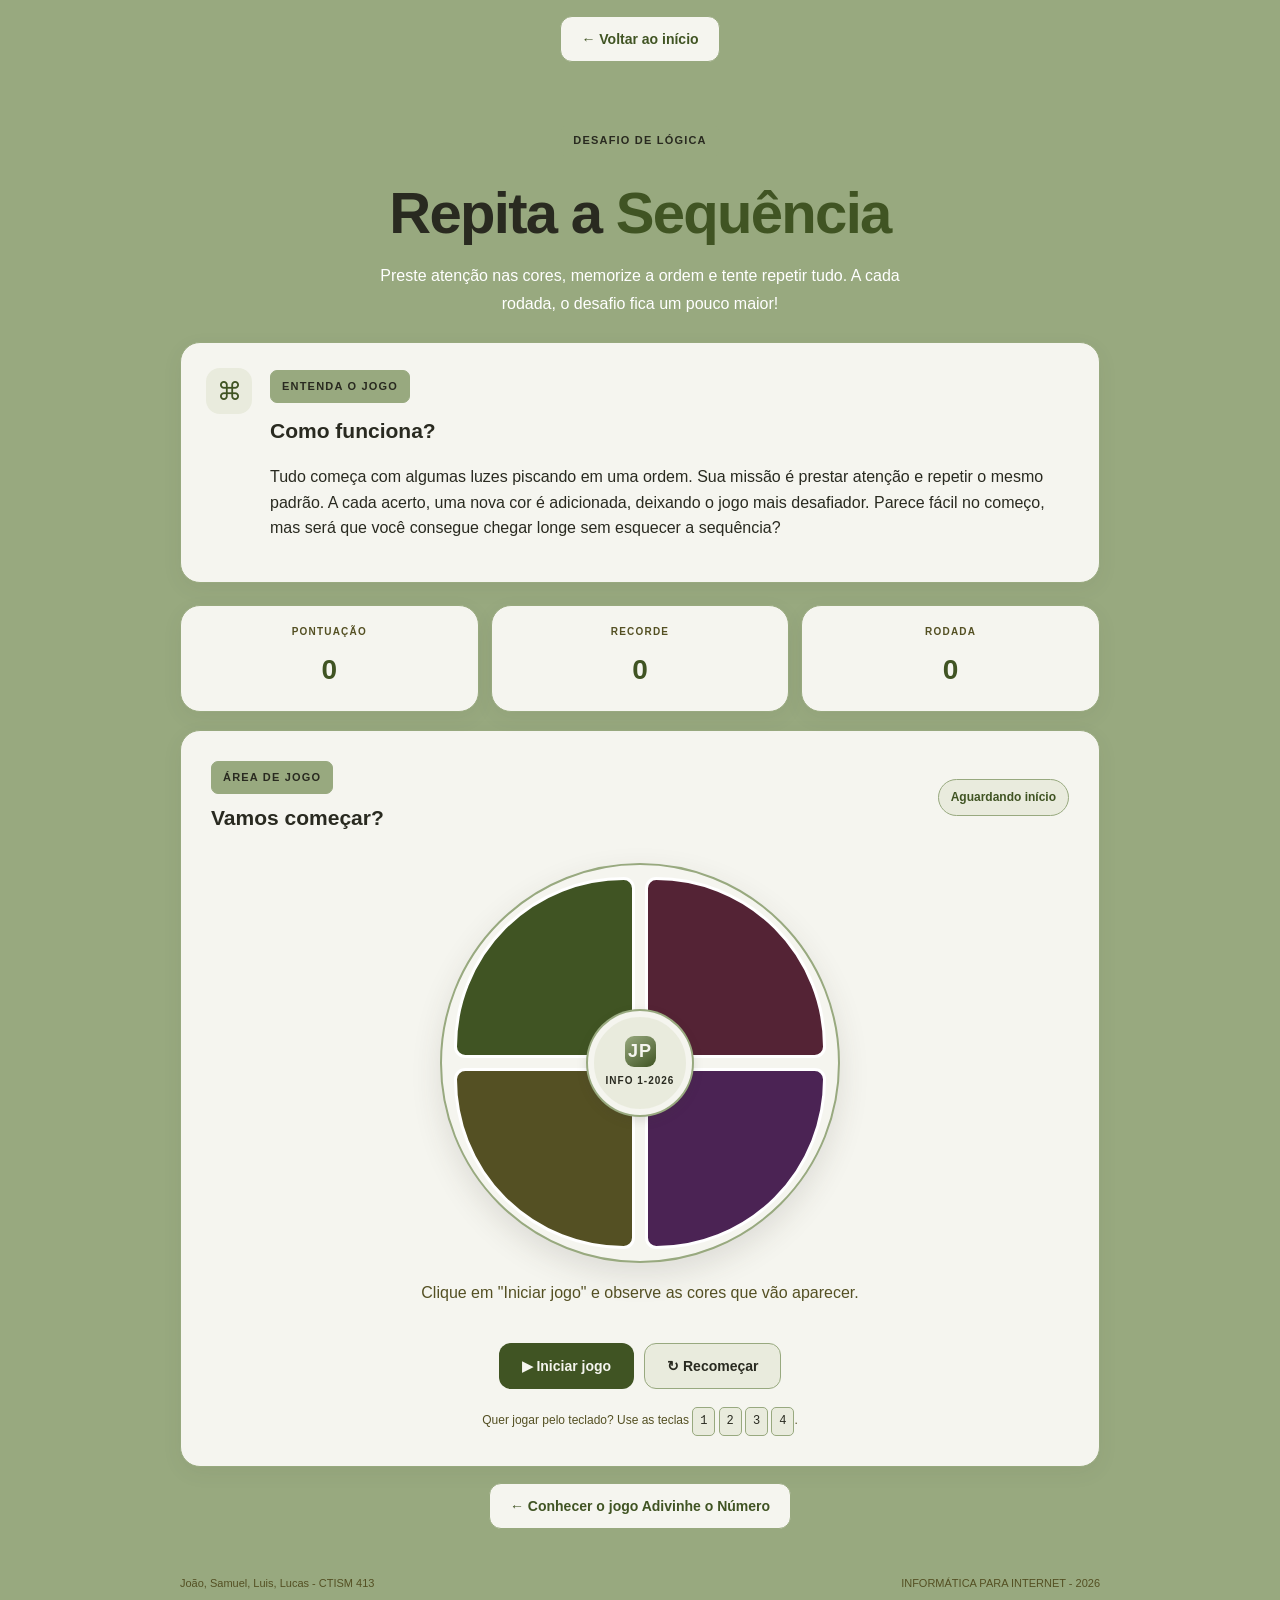
==== commit 40d9b109: "cores gerais e cards" ====
--- a/index.html
+++ b/index.html
@@ -25,6 +25,22 @@
                 Preste atenção nas cores, memorize a ordem e tente repetir tudo.
                 A cada rodada, o desafio fica um pouco maior!
             </p>
+        </section>
+
+        <section class="learning-card">
+            <div class="learning-icon">⌘</div>
+
+            <div class="learning-content">
+                <p class="eyebrow">ENTENDA O JOGO</p>
+                <h2>Como funciona?</h2>
+                <p>
+                    Tudo começa com algumas luzes piscando em uma ordem.
+                    Sua missão é prestar atenção e repetir o mesmo padrão.
+                    A cada acerto, uma nova cor é adicionada, deixando o jogo
+                    mais desafiador. Parece fácil no começo, mas será que você
+                    consegue chegar longe sem esquecer a sequência?
+                </p>
+            </div>
         </section>
 
         <section class="dashboard" aria-label="Estatísticas do jogo">
@@ -94,23 +110,6 @@
             </a>
         </nav>
 
-        <section class="learning-card">
-            <div class="learning-icon">⌘</div>
-
-            <div class="learning-content">
-                <p class="eyebrow">ENTENDA O JOGO</p>
-                <h2>Como funciona?</h2>
-
-                <p>
-                    Tudo começa com algumas luzes piscando em uma ordem.
-                    Sua missão é prestar atenção e repetir o mesmo padrão.
-                    A cada acerto, uma nova cor é adicionada, deixando o jogo
-                    mais desafiador. Parece fácil no começo, mas será que você
-                    consegue chegar longe sem esquecer a sequência?
-                </p>
-            </div>
-        </section>
-
         <footer>
             <span>João, Samuel, Luis, Lucas - CTISM 413</span>
             <span>INFORMÁTICA PARA INTERNET - 2026</span>
--- a/style.css
+++ b/style.css
@@ -1,21 +1,21 @@
 :root {
     color-scheme: light;
-    --fundo: #E9F2D9;
-    --cartao: #FFFFFF;
-    --cartao-claro: #F8FAF4;
-    --borda: #D1DDC7;
-    --texto: #3E3A33;
-    --cinza: #69695F;
-    --verde-claro: #9CC7A3;
-    --verde: #6B8F71;
-    --verde-escuro: #315638;
-    --amarelo: #D2D9E8;
+    --fundo: #98A97F;
+    --cartao: #F5F5EF;
+    --cartao-claro: #E9EBDD;
+    --borda: #98A97F;
+    --texto: #292A20;
+    --cinza: #545023;
+    --verde-claro: #98A97F;
+    --verde: #405423;
+    --verde-escuro: #405423;
+    --amarelo: #98A97F;
     --raio: 12px;
     --sombra: 0 6px 20px #3E3A3310;
-    --green: #32B866;
-    --red: #F05252;
-    --yellow: #FFD43B;
-    --blue: #438BE8;
+    --green: #405423;
+    --red: #542335;
+    --yellow: #545023;
+    --blue: #4B2354;
 }
 
 * {
@@ -120,7 +120,7 @@
 .subtitle {
     max-width: 570px;
     margin: 0 auto;
-    color: var(--cinza);
+    color: #FFFFFF;
     font-size: 16px;
     line-height: 1.7;
 }
@@ -258,19 +258,19 @@
 }
 
 .pad.green.lit {
-    box-shadow: 0 0 0 3px #168D45, 0 0 30px #32B866B0;
+    box-shadow: 0 0 0 3px #98A97F, 0 0 30px #40542380;
 }
 
 .pad.red.lit {
-    box-shadow: 0 0 0 3px #C62828, 0 0 30px #F05252B0;
+    box-shadow: 0 0 0 3px #542335, 0 0 30px #54233580;
 }
 
 .pad.yellow.lit {
-    box-shadow: 0 0 0 3px #C69B00, 0 0 30px #FFD43BB0;
+    box-shadow: 0 0 0 3px #545023, 0 0 30px #54502380;
 }
 
 .pad.blue.lit {
-    box-shadow: 0 0 0 3px #175DB5, 0 0 30px #438BE8B0;
+    box-shadow: 0 0 0 3px #4B2354, 0 0 30px #4B235480;
 }
 
 .board-center {
@@ -390,7 +390,7 @@
     display: flex;
     align-items: flex-start;
     gap: 18px;
-    margin-top: 18px;
+    margin: 0 0 22px;
     padding: 25px;
 }
 
@@ -401,7 +401,7 @@
     height: 46px;
     place-items: center;
     border-radius: 14px;
-    background: #D8E9D6;
+    background: #E9EBDD;
     color: var(--verde-escuro);
     font-size: 25px;
 }
@@ -414,7 +414,7 @@
     margin-top: 2px;
 }
 
-.learning-card p:not(.eyebrow) {
+.learning-card > p:not(.eyebrow) {
     margin-bottom: 0;
     color: var(--cinza);
     font-size: 16px;
@@ -540,7 +540,7 @@
         font-size: 21px;
     }
 
-    .learning-card p:not(.eyebrow) {
+    .learning-card > p:not(.eyebrow) {
         font-size: 14px;
     }
 
